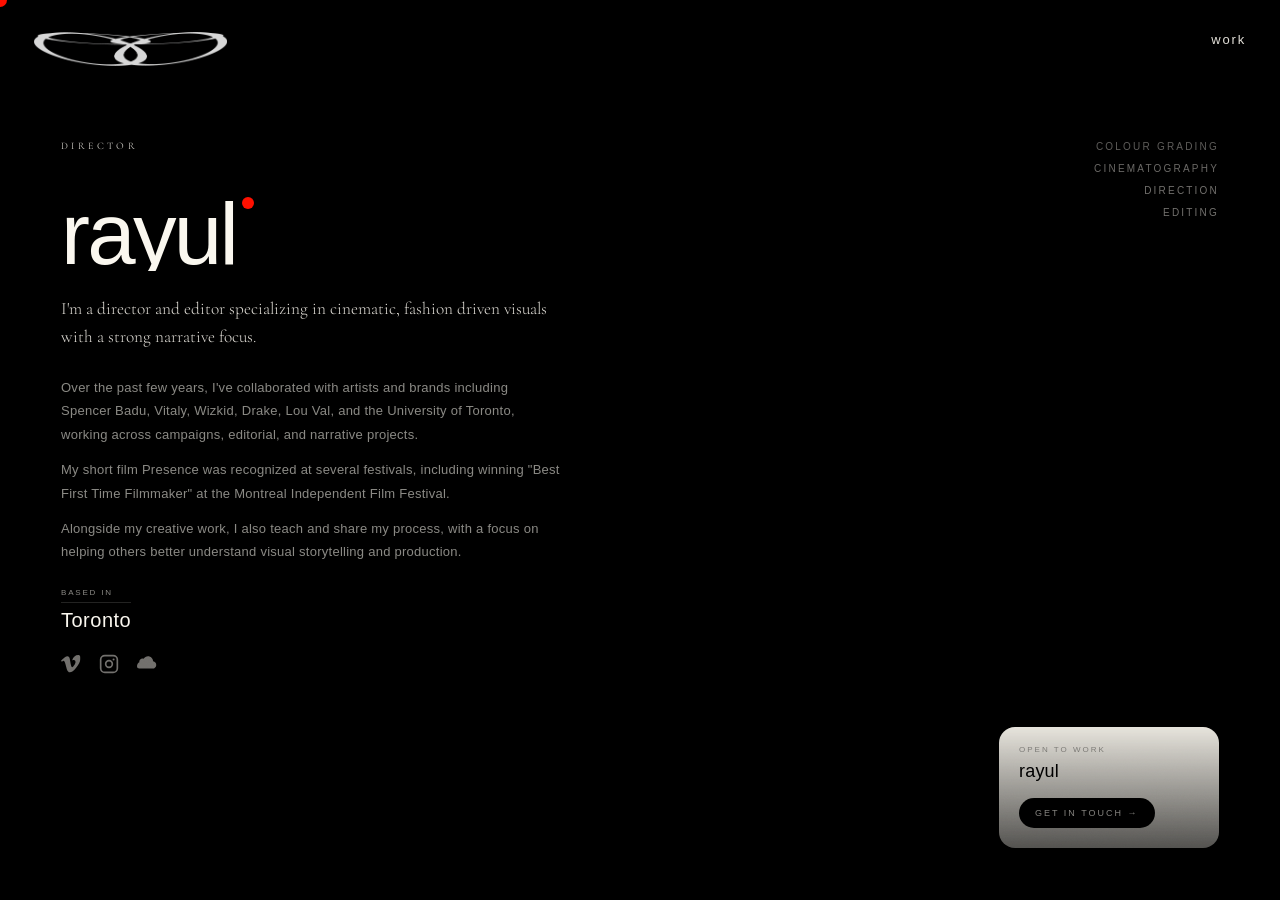
==== about.html @ 36610230 "site-upload" ====
<!DOCTYPE html>
<html lang="en">
<head>
<meta charset="UTF-8">
<meta name="viewport" content="width=device-width, initial-scale=1.0">
<title>rayul — About</title>
<link rel="icon" type="image/png" href="assets/images/favicon - white.png">
<link rel="apple-touch-icon" href="assets/images/favicon - white.png">
<link rel="preconnect" href="https://fonts.googleapis.com">
<link rel="preconnect" href="https://fonts.gstatic.com" crossorigin>
<link href="https://fonts.googleapis.com/css2?family=Cormorant+Garamond:ital,wght@0,300;0,400;1,300&display=swap" rel="stylesheet">
<style>

/* ============================================================
   RESET & ROOT
   ============================================================ */
*, *::before, *::after { margin: 0; padding: 0; box-sizing: border-box; }

:root {
  --cream: rgb(250, 247, 239);
  --black: #000000;
  --red:   rgb(255, 15, 0);
  --gray:  rgb(66, 66, 66);
  --font-sans: Helvetica, "Helvetica Neue", Arial, sans-serif;
  --font-serif: "Cormorant Garamond", serif;
}

@keyframes fadeUp {
  from { opacity: 0; transform: translateY(12px); }
  to   { opacity: 1; transform: translateY(0); }
}

@keyframes titleUp {
  from { transform: translateY(110%); }
  to   { transform: translateY(0); }
}

@keyframes fadeIn {
  from { opacity: 0; }
  to   { opacity: 1; }
}

@keyframes dotPulse {
  0%, 100% { transform: scale(1);    opacity: 1; }
  50%       { transform: scale(0.75); opacity: 0.6; }
}

html { font-size: 16px; }

body {
  background: var(--black);
  color: var(--cream);
  font-family: var(--font-sans);
  min-height: 100vh;
  overflow-x: hidden;
  cursor: none;
}

/* ============================================================
   GRAIN OVERLAY
   ============================================================ */
body::after {
  content: '';
  position: fixed;
  inset: 0;
  z-index: 9000;
  pointer-events: none;
  opacity: 0.04;
  mix-blend-mode: overlay;
  background-image: url("data:image/svg+xml,%3Csvg xmlns='http://www.w3.org/2000/svg' width='300' height='300'%3E%3Cfilter id='n'%3E%3CfeTurbulence type='fractalNoise' baseFrequency='0.75' numOctaves='4' stitchTiles='stitch'/%3E%3C/filter%3E%3Crect width='300' height='300' filter='url(%23n)'/%3E%3C/svg%3E");
  background-size: 200px 200px;
}

/* ============================================================
   CUSTOM CURSOR
   ============================================================ */
#cursor {
  position: fixed;
  width: 14px;
  height: 14px;
  background: var(--red);
  border-radius: 50%;
  pointer-events: none;
  z-index: 99999;
  transform: translate(-50%, -50%);
  will-change: left, top;
  transition: width 0.2s ease, height 0.2s ease;
}
#cursor.expanded { width: 28px; height: 28px; }

/* ============================================================
   TOP / BOTTOM GRADIENT FADES
   ============================================================ */
#top-fade, #bottom-fade {
  position: fixed;
  left: 0; width: 100%;
  height: 180px;
  pointer-events: none;
  z-index: 20;
}
#top-fade    { top: 0;    background: linear-gradient(to bottom, rgba(0,0,0,0.92) 0%, transparent 100%); }
#bottom-fade { bottom: 0; background: linear-gradient(to top,   rgba(0,0,0,0.92) 0%, transparent 100%); }

/* ============================================================
   NAVIGATION
   ============================================================ */
#nav {
  position: fixed;
  top: 0; left: 0; right: 0;
  z-index: 200;
  display: flex;
  align-items: flex-start;
  justify-content: space-between;
  padding: 32px 34px;
}

.nav-logo {
  text-decoration: none;
  color: inherit;
  display: inline-block;
  line-height: 0;
}
.nav-logo img { height: 34px; width: auto; }

.nav-link {
  font-family: var(--font-sans);
  font-size: 13px;
  letter-spacing: 1.8px;
  color: var(--cream);
  text-decoration: none;
  text-transform: lowercase;
  opacity: 0.9;
  cursor: none;
  transition: opacity 0.2s ease;
}
.nav-link:hover { opacity: 1; }

/* ============================================================
   MAIN LAYOUT — two columns, full viewport
   ============================================================ */
.about-wrap {
  position: relative;
  z-index: 2;
  min-height: 100vh;
  display: flex;
  gap: 0;
  padding: 40px 61px 52px;
}

/* Left column: eyebrow top, name+bio+meta below */
.col-left {
  flex: 1;
  display: flex;
  flex-direction: column;
  justify-content: flex-start;
  gap: clamp(32px, 5vh, 64px);
  min-width: 0;
}

/* Right column: services top, contact card bottom */
.col-right {
  display: flex;
  flex-direction: column;
  justify-content: space-between;
  align-items: flex-end;
  padding-left: 48px;
  flex-shrink: 0;
  width: 280px;
}

/* ============================================================
   EYEBROW  (top-left)
   ============================================================ */
.eyebrow {
  font-family: var(--font-serif);
  font-size: 10px;
  letter-spacing: 3.4px;
  text-transform: uppercase;
  color: var(--cream);
  opacity: 0.6;
  padding-top: 100px; /* clear nav */
  animation: fadeUp 0.6s ease 0.3s both;
}

/* ============================================================
   BOTTOM-LEFT STACK
   ============================================================ */
.about-bottom-left {
  display: flex;
  flex-direction: column;
  gap: 24px;
}

/* Name — mirrors .title-line from main page */
.name-wrap { overflow: visible; }

.name-line-wrap {
  overflow: hidden;
  display: block;
  line-height: 0.85;
}

.name-line {
  font-family: var(--font-sans);
  font-size: clamp(58px, 6.8vw, 96px);
  font-weight: 400;
  letter-spacing: -2.7px;
  line-height: 0.85;
  text-transform: lowercase;
  color: var(--cream);
  display: block;
  animation: titleUp 0.75s cubic-bezier(0.16, 1, 0.3, 1) both;
}
.name-line:first-child { animation-delay: 0s; }
.name-line:last-child  { animation-delay: 0.09s; }

.name-dot {
  display: inline-block;
  width: 12px;
  height: 12px;
  background: var(--red);
  border-radius: 50%;
  margin-left: 6px;
  vertical-align: super;
  flex-shrink: 0;
  animation: titleUp 0.75s cubic-bezier(0.16, 1, 0.3, 1) 0.12s both,
             dotPulse 2.8s ease-in-out 1.5s infinite;
}

/* Bio — Cormorant Garamond, matches .about-lead */
.about-bio {
  font-family: var(--font-serif);
  font-size: clamp(17px, 1.35vw, 22px);
  line-height: 1.65;
  font-weight: 300;
  color: rgba(250, 247, 239, 0.88);
  max-width: 500px;
  animation: fadeUp 0.6s ease 0.5s both;
}

/* Bio body paragraphs */
.about-bio-body {
  font-family: var(--font-sans);
  font-size: 13px;
  line-height: 1.8;
  letter-spacing: 0.02em;
  color: rgba(250, 247, 239, 0.55);
  max-width: 500px;
  display: flex;
  flex-direction: column;
  gap: 12px;
  animation: fadeUp 0.6s ease 0.55s both;
}

/* Social icons */
.social-links {
  display: flex;
  gap: 18px;
  align-items: center;
  animation: fadeUp 0.6s ease 0.72s both;
}

.social-link {
  display: flex;
  align-items: center;
  justify-content: center;
  color: rgba(250, 247, 239, 0.45);
  text-decoration: none;
  cursor: none;
  transition: color 0.2s ease;
}
.social-link:hover { color: rgba(250, 247, 239, 0.9); }
.social-link svg { display: block; }

/* Workshop button */
.workshop-btn {
  display: inline-flex;
  align-items: center;
  gap: 6px;
  border: 1px solid rgba(250, 247, 239, 0.25);
  color: var(--cream);
  font-family: var(--font-sans);
  font-size: 9px;
  letter-spacing: 2px;
  text-transform: uppercase;
  text-decoration: none;
  padding: 10px 16px;
  border-radius: 999px;
  cursor: none;
  opacity: 0.7;
  transition: opacity 0.2s ease, border-color 0.2s ease;
  animation: fadeUp 0.6s ease 0.7s both;
}
.workshop-btn:hover { opacity: 1; border-color: rgba(250,247,239,0.55); }

/* Meta row — identical to film slide .meta-row */
.meta-row {
  display: flex;
  gap: 44px;
  align-items: flex-start;
  animation: fadeUp 0.55s ease 0.65s both;
}

.meta-item {
  display: flex;
  flex-direction: column;
  gap: 7px;
}

.meta-label {
  font-family: var(--font-sans);
  font-size: 8px;
  letter-spacing: 1.8px;
  text-transform: uppercase;
  color: var(--cream);
  opacity: 0.55;
  padding-bottom: 5px;
  border-bottom: 1px solid rgba(250,247,239,0.25);
  white-space: nowrap;
}

.meta-value {
  font-family: var(--font-sans);
  font-size: 20px;
  color: var(--cream);
  letter-spacing: 0.5px;
  line-height: 1;
}

/* ============================================================
   SERVICES LIST  (top-right, like reference right column)
   ============================================================ */
.services-list {
  display: flex;
  flex-direction: column;
  align-items: flex-end;
  gap: 8px;
  padding-top: 100px; /* align with eyebrow */
  animation: fadeIn 0.6s ease 0.4s both;
}

.service-item {
  font-family: var(--font-sans);
  font-size: 10px;
  letter-spacing: 2.2px;
  text-transform: uppercase;
  color: rgba(250, 247, 239, 0.45);
  text-align: right;
  line-height: 1.4;
}

/* ============================================================
   CONTACT CARD  (bottom-right, like reference team card)
   ============================================================ */
.contact-card {
  background: rgba(250, 247, 239, 0.96);
  border-radius: 16px;
  padding: 18px 20px 20px;
  width: 220px;
  color: var(--black);
  animation: fadeUp 0.6s ease 0.75s both;
}

.contact-card-label {
  font-family: var(--font-sans);
  font-size: 8px;
  letter-spacing: 2px;
  text-transform: uppercase;
  color: rgba(0,0,0,0.4);
  margin-bottom: 8px;
}

.contact-card-name {
  font-family: var(--font-sans);
  font-size: 18px;
  font-weight: 500;
  color: var(--black);
  letter-spacing: 0.2px;
  margin-bottom: 16px;
  line-height: 1.1;
}

.contact-card-btn {
  display: inline-flex;
  align-items: center;
  gap: 6px;
  background: var(--black);
  color: var(--cream);
  font-family: var(--font-sans);
  font-size: 9px;
  letter-spacing: 2px;
  text-transform: uppercase;
  text-decoration: none;
  padding: 10px 16px;
  border-radius: 999px;
  cursor: none;
  transition: opacity 0.2s ease;
}
.contact-card-btn:hover { opacity: 0.75; }

/* ============================================================
   MOBILE  ≤ 768px
   ============================================================ */
@media (max-width: 768px) {
  body { height: auto; overflow: auto; }

  #nav { padding: 18px 20px; }
  .nav-logo img { height: 20px; }
  #top-fade, #bottom-fade { height: 110px; }

  .about-wrap {
    flex-direction: column;
    height: auto;
    padding: 28px 22px 52px;
    gap: 40px;
  }

  .col-right {
    width: 100%;
    padding-left: 0;
    flex-direction: row;
    justify-content: space-between;
    align-items: flex-end;
    flex-wrap: wrap;
    gap: 24px;
  }

  .eyebrow { padding-top: 90px; }

  .services-list {
    padding-top: 0;
    align-items: flex-start;
  }
  .service-item { text-align: left; }

  .name-line {
    font-size: clamp(50px, 12.5vw, 78px);
    letter-spacing: -1.5px;
  }

  .meta-row { gap: 20px; flex-wrap: wrap; }

  .contact-card { width: auto; min-width: 190px; }
}

</style>
</head>
<body>

<!-- Cursor -->
<div id="cursor"></div>

<!-- Fades -->
<div id="top-fade"></div>
<div id="bottom-fade"></div>

<!-- Navigation -->
<nav id="nav" aria-label="Primary">
  <a href="index.html" class="nav-logo" aria-label="Home">
    <img src="assets/images/Asset 2 - white.png" alt="">
  </a>
  <a href="index.html" class="nav-link">work</a>
</nav>

<!-- Main -->
<main class="about-wrap">

  <!-- LEFT COLUMN -->
  <div class="col-left">

    <!-- Eyebrow — top of left column -->
    <span class="eyebrow">Director</span>

    <!-- Bottom stack: name, bio, meta -->
    <div class="about-bottom-left">

      <div class="name-wrap">
        <div class="name-line-wrap" style="display:flex;align-items:flex-start;">
          <span class="name-line">rayul</span><span class="name-dot"></span>
        </div>
      </div>

      <p class="about-bio">
        I'm a director and editor specializing in cinematic, fashion driven visuals with a strong narrative focus.
      </p>

      <div class="about-bio-body">
        <p>Over the past few years, I've collaborated with artists and brands including Spencer Badu, Vitaly, Wizkid, Drake, Lou Val, and the University of Toronto, working across campaigns, editorial, and narrative projects.</p>
        <p>My short film Presence was recognized at several festivals, including winning "Best First Time Filmmaker" at the Montreal Independent Film Festival.</p>
        <p>Alongside my creative work, I also teach and share my process, with a focus on helping others better understand visual storytelling and production.</p>
      </div>

      <div class="meta-row">
        <div class="meta-item">
          <span class="meta-label">Based in</span>
          <span class="meta-value">Toronto</span>
        </div>
      </div>

      <div class="social-links">
        <!-- Vimeo -->
        <a href="https://vimeo.com/rayul" class="social-link" aria-label="Vimeo" target="_blank" rel="noopener noreferrer">
          <svg width="20" height="20" viewBox="0 0 24 24" fill="none" xmlns="http://www.w3.org/2000/svg">
            <path d="M23 7.1c-.1 2.2-1.6 5.3-4.6 9.1C15.3 20.1 12.7 22 10.5 22c-1.4 0-2.5-1.3-3.5-3.8L5.3 12C4.6 9.5 3.8 8.2 3 8.2c-.2 0-.8.4-1.9 1.1L0 8c1.2-1.1 2.4-2.1 3.6-3.2C5.2 3.4 6.4 2.9 7.2 2.8c1.9-.2 3.1 1.1 3.5 3.9.5 3 .8 4.8 1 5.6.5 2.4 1.1 3.6 1.8 3.6.5 0 1.3-.8 2.3-2.4 1-1.6 1.6-2.8 1.6-3.7 0-1.7-.7-2.5-2-2.5-.7 0-1.4.2-2.1.5 1.4-4.6 4.1-6.8 8-6.6C23.4 1.4 23.1 3.9 23 7.1z" fill="currentColor"/>
          </svg>
        </a>
        <!-- Instagram -->
        <a href="https://www.instagram.com/rayul.vfx/" class="social-link" aria-label="Instagram" target="_blank" rel="noopener noreferrer">
          <svg width="20" height="20" viewBox="0 0 24 24" fill="none" xmlns="http://www.w3.org/2000/svg">
            <rect x="2" y="2" width="20" height="20" rx="5" ry="5" stroke="currentColor" stroke-width="2" fill="none"/>
            <circle cx="12" cy="12" r="4" stroke="currentColor" stroke-width="2" fill="none"/>
            <circle cx="17.5" cy="6.5" r="1.2" fill="currentColor"/>
          </svg>
        </a>
        <!-- Soundcloud -->
        <a href="https://soundcloud.com/rayul-vfx" class="social-link" aria-label="Soundcloud" target="_blank" rel="noopener noreferrer">
          <svg width="22" height="20" viewBox="0 0 24 18" fill="none" xmlns="http://www.w3.org/2000/svg">
            <path d="M0 11.5c0 1.4 1.1 2.5 2.5 2.5H17c2.2 0 4-1.8 4-4 0-2-1.5-3.7-3.4-4-.2-3-2.6-5.4-5.6-5.4-2 0-3.7 1-4.7 2.6-.4-.2-.8-.2-1.3-.2-1.9 0-3.5 1.5-3.5 3.4 0 .2 0 .4.1.6C1.1 7.6 0 9.4 0 11.5z" fill="currentColor"/>
          </svg>
        </a>
      </div>

    </div>
  </div>

  <!-- RIGHT COLUMN -->
  <div class="col-right">

    <!-- Services — top of right column -->
    <div class="services-list" aria-label="Disciplines">
      <span class="service-item">Colour Grading</span>
      <span class="service-item">Cinematography</span>
      <span class="service-item">Direction</span>
      <span class="service-item">Editing</span>
    </div>

    <!-- Contact card — bottom of right column -->
    <div class="contact-card">
      <div class="contact-card-label">Open to work</div>
      <div class="contact-card-name">rayul</div>
      <a href="mailto:" class="contact-card-btn">Get in touch &rarr;</a>
    </div>

  </div>

</main>

<script>
/* ============================================================
   CUSTOM CURSOR
   ============================================================ */
const cursor = document.getElementById('cursor');
let mx = 0, my = 0, cx = 0, cy = 0;

document.addEventListener('mousemove', e => { mx = e.clientX; my = e.clientY; });

(function tick() {
  cx += (mx - cx) * 0.13;
  cy += (my - cy) * 0.13;
  cursor.style.left = cx + 'px';
  cursor.style.top  = cy + 'px';
  requestAnimationFrame(tick);
})();

document.querySelectorAll('a, button').forEach(el => {
  el.addEventListener('mouseenter', () => cursor.classList.add('expanded'));
  el.addEventListener('mouseleave', () => cursor.classList.remove('expanded'));
});
</script>

</body>
</html>
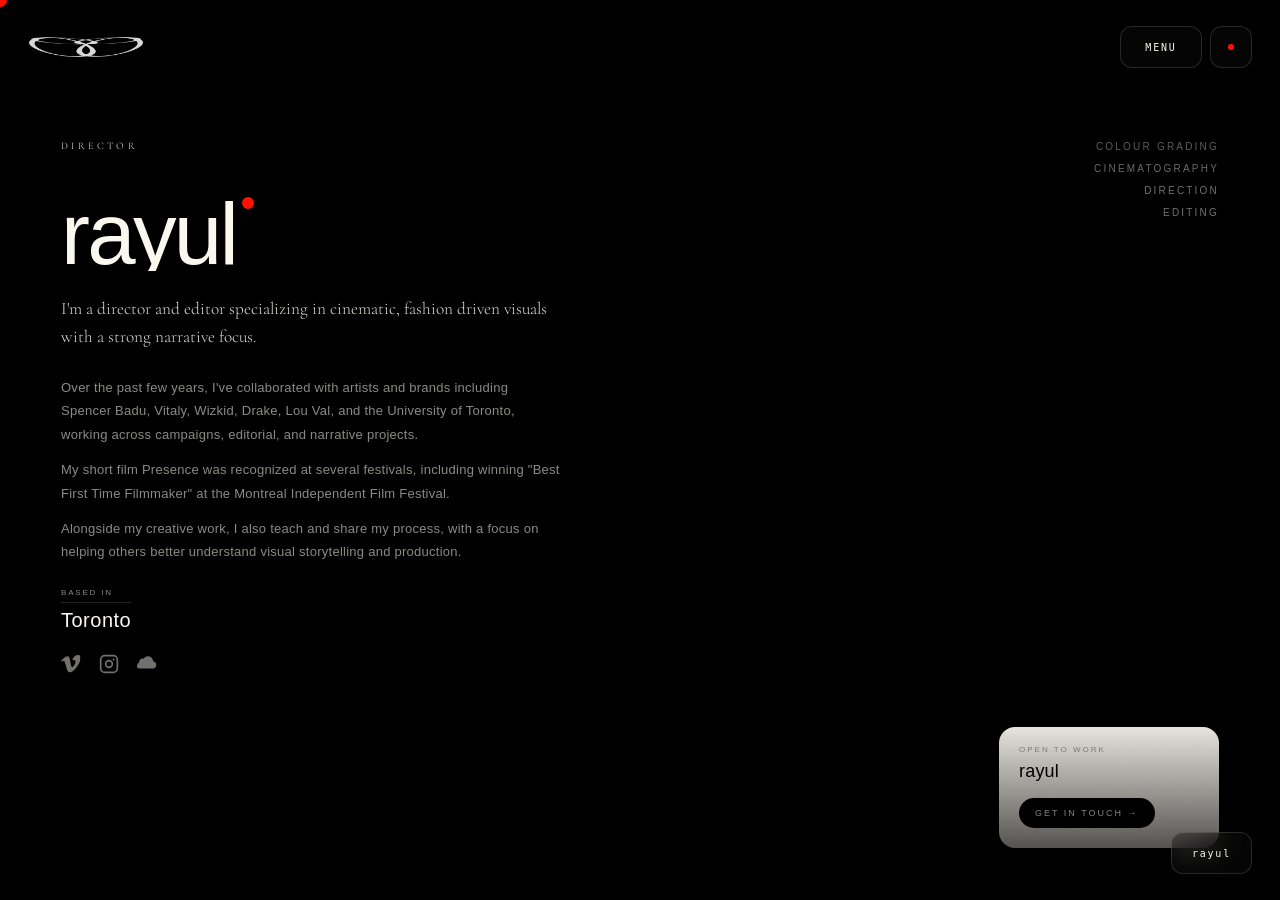
==== commit c00b7b8d: "site-update6" ====
--- a/about.html
+++ b/about.html
@@ -9,6 +9,8 @@
 <link rel="preconnect" href="https://fonts.googleapis.com">
 <link rel="preconnect" href="https://fonts.gstatic.com" crossorigin>
 <link href="https://fonts.googleapis.com/css2?family=Cormorant+Garamond:ital,wght@0,300;0,400;1,300&display=swap" rel="stylesheet">
+<link rel="stylesheet" href="assets/nav.css">
+<script src="assets/nav.js" defer></script>
 <style>
 
 /* ============================================================
@@ -102,40 +104,6 @@
 #bottom-fade { bottom: 0; background: linear-gradient(to top,   rgba(0,0,0,0.92) 0%, transparent 100%); }
 
 /* ============================================================
-   NAVIGATION
-   ============================================================ */
-#nav {
-  position: fixed;
-  top: 0; left: 0; right: 0;
-  z-index: 200;
-  display: flex;
-  align-items: flex-start;
-  justify-content: space-between;
-  padding: 32px 34px;
-}
-
-.nav-logo {
-  text-decoration: none;
-  color: inherit;
-  display: inline-block;
-  line-height: 0;
-}
-.nav-logo img { height: 34px; width: auto; }
-
-.nav-link {
-  font-family: var(--font-sans);
-  font-size: 13px;
-  letter-spacing: 1.8px;
-  color: var(--cream);
-  text-decoration: none;
-  text-transform: lowercase;
-  opacity: 0.9;
-  cursor: none;
-  transition: opacity 0.2s ease;
-}
-.nav-link:hover { opacity: 1; }
-
-/* ============================================================
    MAIN LAYOUT — two columns, full viewport
    ============================================================ */
 .about-wrap {
@@ -404,8 +372,6 @@
 @media (max-width: 768px) {
   body { height: auto; overflow: auto; }
 
-  #nav { padding: 18px 20px; }
-  .nav-logo img { height: 20px; }
   #top-fade, #bottom-fade { height: 110px; }
 
   .about-wrap {
@@ -456,11 +422,24 @@
 
 <!-- Navigation -->
 <nav id="nav" aria-label="Primary">
-  <a href="index.html" class="nav-logo" aria-label="Home">
-    <img src="assets/images/Asset 2 - white.png" alt="">
-  </a>
-  <a href="index.html" class="nav-link">work</a>
+  <div class="nav-cluster nav-cluster--left">
+    <a href="index.html" class="nav-pill nav-pill--logo" aria-label="Home">
+      <img src="assets/images/Asset 2 - white.png" alt="rayul">
+    </a>
+  </div>
+  <div class="nav-cluster nav-cluster--right">
+    <div class="nav-links" id="nav-links">
+      <a href="index.html" class="nav-pill nav-pill--link"><span class="nav-pill-label" data-label="WORK">WORK</span></a>
+      <a href="gallery.html" class="nav-pill nav-pill--link"><span class="nav-pill-label" data-label="GALLERY">GALLERY</span></a>
+      <a href="about.html" class="nav-pill nav-pill--link"><span class="nav-pill-label" data-label="ABOUT">ABOUT</span></a>
+    </div>
+    <button type="button" class="nav-pill nav-pill--toggle" id="nav-menu-toggle" aria-expanded="false" aria-controls="nav-links">
+      <span class="nav-pill-label">MENU</span>
+    </button>
+    <a href="about.html" class="nav-pill nav-pill--plus" aria-label="Contact"><span class="nav-dot"></span></a>
+  </div>
 </nav>
+<a href="about.html" class="nav-pill nav-pill--corner" id="about-pill" aria-label="About rayul"><span class="nav-pill-label">RAYUL</span></a>
 
 <!-- Main -->
 <main class="about-wrap">
@@ -538,7 +517,7 @@
     <div class="contact-card">
       <div class="contact-card-label">Open to work</div>
       <div class="contact-card-name">rayul</div>
-      <a href="mailto:" class="contact-card-btn">Get in touch &rarr;</a>
+      <a href="mailto:rayul.vfx@gmail.com" class="contact-card-btn">Get in touch &rarr;</a>
     </div>
 
   </div>
--- a/assets/nav.css
+++ b/assets/nav.css
@@ -0,0 +1,220 @@
+/* ============================================================
+   RAYUL — PILL NAVBAR (shared across all pages)
+   Collapsed by default. MENU unfolds link pills sequentially
+   with a text-scramble decode. CLOSE folds them back in reverse.
+   ============================================================ */
+
+#nav {
+  position: fixed;
+  top: 0; left: 0; right: 0;
+  z-index: 400;
+  display: flex;
+  align-items: flex-start;
+  justify-content: space-between;
+  gap: 12px;
+  padding: 26px 28px;
+  pointer-events: none;
+}
+
+.nav-cluster {
+  display: flex;
+  align-items: center;
+  min-width: 0;
+  pointer-events: auto;
+}
+
+.nav-cluster--left {
+  flex-wrap: wrap;
+  row-gap: 8px;
+}
+
+.nav-cluster--right {
+  flex-wrap: wrap;
+  justify-content: flex-end;
+  row-gap: 8px;
+}
+
+/* ---------- base pill ---------- */
+.nav-pill {
+  box-sizing: border-box;
+  position: relative;
+  display: inline-flex;
+  align-items: center;
+  justify-content: center;
+  height: 42px;
+  padding: 0 20px;
+  margin-left: 8px;
+  background: rgba(17, 17, 17, 0.26);
+  border: 1px solid rgba(250, 247, 239, 0.14);
+  border-radius: 12px;
+  -webkit-backdrop-filter: blur(16px) saturate(1.2);
+  backdrop-filter: blur(16px) saturate(1.2);
+  color: var(--cream, rgb(250, 247, 239));
+  font-family: "SF Mono", ui-monospace, SFMono-Regular, Menlo, "Roboto Mono", monospace;
+  font-size: 10px;
+  font-weight: 500;
+  letter-spacing: 1.8px;
+  text-transform: uppercase;
+  text-decoration: none;
+  white-space: nowrap;
+  cursor: none;
+  user-select: none;
+  -webkit-user-select: none;
+  overflow: hidden;
+  appearance: none;
+  -webkit-appearance: none;
+  outline: none;
+  transition: background 0.25s ease, border-color 0.25s ease, color 0.25s ease;
+}
+
+.nav-cluster .nav-pill:first-child { margin-left: 0; }
+.nav-links .nav-pill:first-child { margin-left: 0; }
+
+.nav-pill:hover {
+  background: rgba(250, 247, 239, 0.14);
+  border-color: rgba(250, 247, 239, 0.3);
+}
+
+.nav-pill-label {
+  display: inline-block;
+  pointer-events: none;
+}
+
+/* ---------- logo (plain, no pill) ---------- */
+.nav-pill--logo {
+  padding: 0;
+  background: transparent;
+  border-color: transparent;
+  -webkit-backdrop-filter: none;
+  backdrop-filter: none;
+  transition: opacity 0.25s ease;
+}
+.nav-pill--logo:hover {
+  background: transparent;
+  border-color: transparent;
+  opacity: 0.7;
+}
+.nav-pill--logo img {
+  height: 20px;
+  width: auto;
+  display: block;
+}
+
+/* ---------- menu toggle ---------- */
+.nav-pill--toggle {
+  background: rgba(17, 17, 17, 0.26);
+}
+
+/* ---------- collapsible link pills ---------- */
+.nav-links {
+  display: flex;
+  align-items: center;
+  flex-wrap: wrap;
+  row-gap: 8px;
+}
+
+.nav-pill--link {
+  width: var(--w, auto);
+  transition:
+    width 0.5s cubic-bezier(0.65, 0, 0.25, 1),
+    height 0.5s cubic-bezier(0.65, 0, 0.25, 1),
+    padding 0.5s cubic-bezier(0.65, 0, 0.25, 1),
+    margin 0.5s cubic-bezier(0.65, 0, 0.25, 1),
+    border-width 0.5s cubic-bezier(0.65, 0, 0.25, 1),
+    opacity 0.3s ease,
+    background 0.25s ease, border-color 0.25s ease;
+  transition-delay: var(--d, 0s), var(--d, 0s), var(--d, 0s), var(--d, 0s), var(--d, 0s), var(--d, 0s), 0s, 0s;
+}
+
+.nav-links:not(.is-open) .nav-pill--link {
+  width: 0;
+  padding-left: 0;
+  padding-right: 0;
+  margin-left: 0;
+  border-left-width: 0;
+  border-right-width: 0;
+  opacity: 0;
+  pointer-events: none;
+}
+
+.nav-links.no-anim .nav-pill--link { transition: none !important; }
+
+/* active page marker */
+.nav-pill--link.is-active::before {
+  content: '';
+  width: 5px;
+  height: 5px;
+  border-radius: 50%;
+  background: var(--red, rgb(255, 15, 0));
+  margin-right: 9px;
+  flex-shrink: 0;
+}
+
+/* ---------- right cluster: contact + plus ---------- */
+.nav-pill--plus {
+  width: 42px;
+  padding: 0;
+  flex-shrink: 0;
+}
+
+.nav-pill--plus .nav-dot {
+  width: 6px;
+  height: 6px;
+  border-radius: 50%;
+  background: var(--red, rgb(255, 15, 0));
+  pointer-events: none;
+  animation: navDotPulse 2.4s ease-in-out infinite;
+}
+
+.nav-pill--plus:hover .nav-dot { animation-play-state: paused; opacity: 1; }
+
+@keyframes navDotPulse {
+  0%, 100% { opacity: 1; }
+  50%      { opacity: 0.12; }
+}
+
+@media (prefers-reduced-motion: reduce) {
+  .nav-pill--plus .nav-dot { animation: none; }
+}
+
+/* ---------- bottom-right corner pill (rayul) ---------- */
+.nav-pill--corner {
+  position: fixed;
+  bottom: 26px;
+  right: 28px;
+  z-index: 400;
+  margin-left: 0;
+  text-transform: lowercase;
+}
+
+/* ---------- reduced motion ---------- */
+@media (prefers-reduced-motion: reduce) {
+  .nav-pill--link { transition: none; }
+}
+
+/* ---------- mobile ---------- */
+@media (max-width: 768px) {
+  #nav { padding: 16px; }
+  .nav-pill--corner { bottom: 16px; right: 16px; }
+  .nav-pill {
+    height: 36px;
+    padding: 0 14px;
+    margin-left: 6px;
+    border-radius: 10px;
+    font-size: 9px;
+    letter-spacing: 1.4px;
+  }
+  .nav-links .nav-pill:first-child { margin-left: 0; }
+  .nav-pill--logo { padding: 0; }
+  .nav-pill--logo img { height: 16px; }
+  .nav-pill--plus { width: 36px; }
+
+  /* pills drop to their own row under MENU/+ on small screens */
+  .nav-links {
+    order: 3;
+    width: 100%;
+    justify-content: flex-end;
+  }
+  .nav-links:not(.is-open) { row-gap: 0; }
+  .nav-links:not(.is-open) .nav-pill--link { height: 0; border-width: 0; }
+}
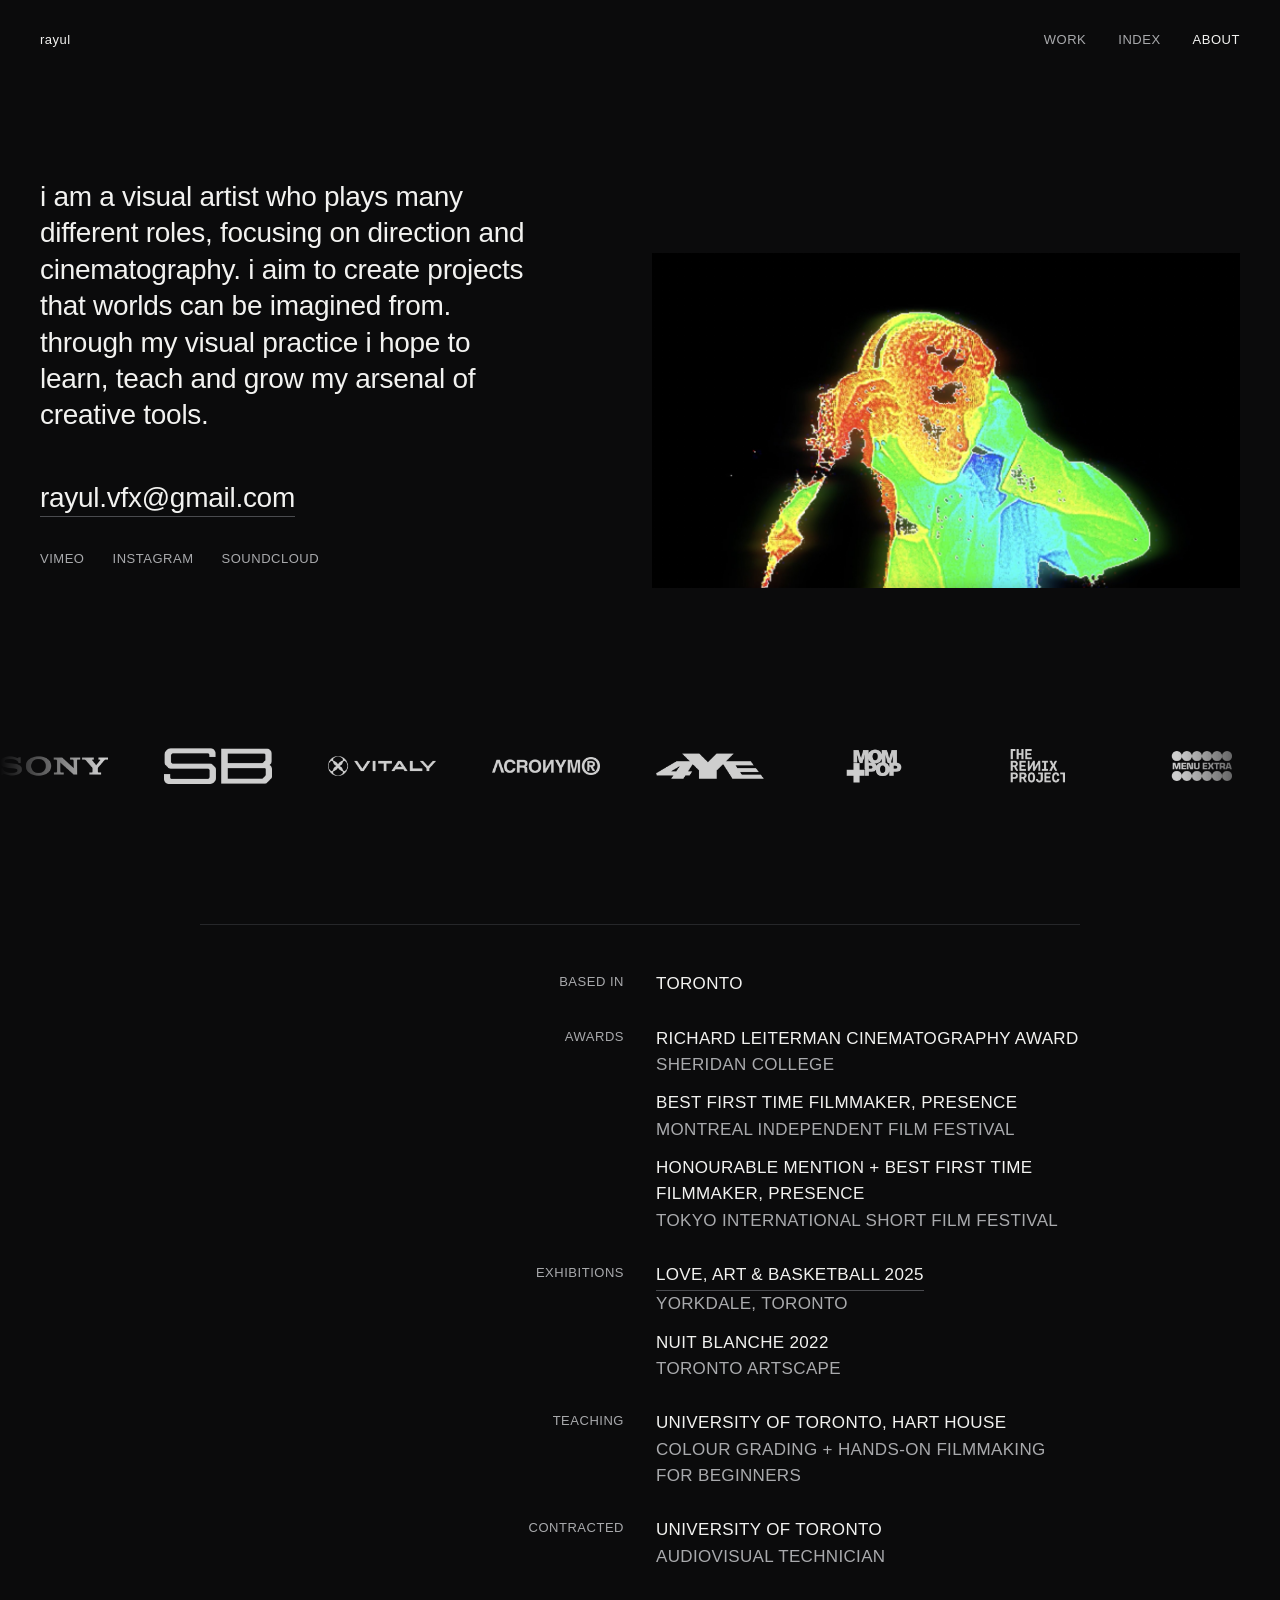
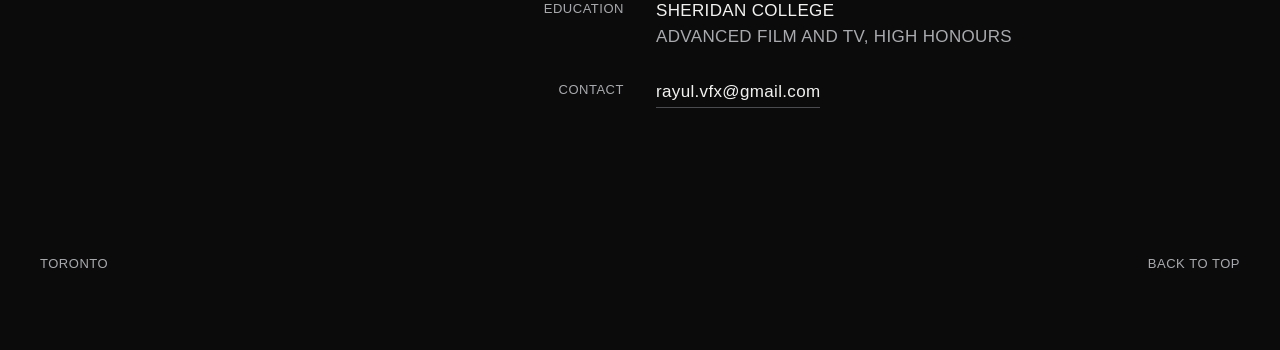
==== commit 2a1a1556: "2027 update" ====
--- a/about.html
+++ b/about.html
@@ -2,550 +2,128 @@
 <html lang="en">
 <head>
 <meta charset="UTF-8">
-<meta name="viewport" content="width=device-width, initial-scale=1.0">
-<title>rayul — About</title>
+<meta name="viewport" content="width=device-width, initial-scale=1.0, viewport-fit=cover">
+<title>about | rayul</title>
+<meta name="description" content="Director and DP based in Toronto. Music videos, fashion films and commercials.">
+<link rel="canonical" href="https://rayul.ca/about">
+<meta name="theme-color" content="#0b0b0c">
+<meta property="og:type" content="website">
+<meta property="og:site_name" content="rayul">
+<meta property="og:title" content="about | rayul">
+<meta property="og:description" content="Director and DP based in Toronto. Music videos, fashion films and commercials.">
+<meta property="og:url" content="https://rayul.ca/about">
+<meta property="og:image" content="https://rayul.ca/assets/og/og-default.jpg">
+<meta property="og:image:width" content="1200">
+<meta property="og:image:height" content="630">
+<meta name="twitter:card" content="summary_large_image">
+<meta name="twitter:title" content="about | rayul">
+<meta name="twitter:description" content="Director and DP based in Toronto. Music videos, fashion films and commercials.">
+<meta name="twitter:image" content="https://rayul.ca/assets/og/og-default.jpg">
 <link rel="icon" type="image/png" href="assets/images/favicon - white.png">
 <link rel="apple-touch-icon" href="assets/images/favicon - white.png">
-<link rel="preconnect" href="https://fonts.googleapis.com">
-<link rel="preconnect" href="https://fonts.gstatic.com" crossorigin>
-<link href="https://fonts.googleapis.com/css2?family=Cormorant+Garamond:ital,wght@0,300;0,400;1,300&display=swap" rel="stylesheet">
-<link rel="stylesheet" href="assets/nav.css">
-<script src="assets/nav.js" defer></script>
+<link rel="stylesheet" href="assets/site.css">
 <style>
-
-/* ============================================================
-   RESET & ROOT
-   ============================================================ */
-*, *::before, *::after { margin: 0; padding: 0; box-sizing: border-box; }
-
-:root {
-  --cream: rgb(250, 247, 239);
-  --black: #000000;
-  --red:   rgb(255, 15, 0);
-  --gray:  rgb(66, 66, 66);
-  --font-sans: Helvetica, "Helvetica Neue", Arial, sans-serif;
-  --font-serif: "Cormorant Garamond", serif;
+.about { padding: 0 var(--pad) 64px; }
+.top { margin-top: 120px; display: grid; grid-template-columns: repeat(12, minmax(0, 1fr)); column-gap: 24px; align-items: end; }
+.intro { grid-column: 1 / span 5; display: flex; flex-direction: column; gap: 48px; padding-bottom: 8px; }
+.bio { margin: 0; font-size: 28px; line-height: 1.3; letter-spacing: -0.01em; font-weight: 400; }
+.contact { display: flex; flex-direction: column; gap: 20px; }
+.ul { border-bottom: 1px solid #4a4b4f; padding-bottom: 2px; align-self: flex-start; }
+.ul:hover { border-color: #fff; }
+.email { font-size: 28px; letter-spacing: -0.01em; }
+.socials { display: flex; gap: 28px; color: var(--quiet); }
+.socials a { padding: 12px 0; }
+.portrait { grid-column: 7 / span 6; }
+.portrait img { width: 100%; height: auto; }
+.about .mq { margin: 160px calc(-1 * var(--pad)) 0; --mq-h: 36px; --mq-gap: 56px; --mq-dur: 64s;
+  -webkit-mask-image: linear-gradient(90deg, transparent, #000 8%, #000 92%, transparent); mask-image: linear-gradient(90deg, transparent, #000 8%, #000 92%, transparent); }
+.about .mq-track img { opacity: 0.8; }
+.credits { margin: 140px auto 0; max-width: 880px; border-top: 1px solid var(--line); padding-top: 32px; }
+.cr { display: grid; grid-template-columns: minmax(0, 1fr) minmax(0, 1fr); column-gap: 32px; padding: 14px 0; margin: 0; }
+.cr dt { text-align: right; font-size: 13px; letter-spacing: 0.04em; color: var(--quiet); padding-top: 3px; }
+.cr dd { margin: 0; font-size: 17px; letter-spacing: 0.02em; line-height: 1.55; display: flex; flex-direction: column; }
+.aw { display: flex; flex-direction: column; margin-bottom: 12px; }
+.aw:last-child { margin-bottom: 0; }
+.aw-s { color: var(--quiet); }
+.foot { margin-top: 120px; display: flex; justify-content: space-between; align-items: baseline; color: var(--quiet); }
+.foot a { padding: 12px 0; }
+@media (max-width: 700px) {
+  .top { margin-top: 32px; display: flex; flex-direction: column-reverse; align-items: stretch; gap: 40px; }
+  .portrait { margin: 0 calc(-1 * var(--pad)); }
+  .intro { gap: 36px; padding: 0; }
+  .bio { font-size: 21px; line-height: 1.35; }
+  .contact { gap: 8px; }
+  .email { font-size: 21px; padding-top: 10px; }
+  .socials { gap: 22px; }
+  .socials a { padding: 14px 0; }
+  .about .mq { margin-top: 72px; --mq-h: 26px; --mq-gap: 36px; --mq-dur: 48s; }
+  .credits { margin-top: 64px; padding-top: 0; }
+  .cr { display: flex; flex-direction: column; gap: 6px; border-bottom: 1px solid var(--line-2); }
+  .cr dt { text-align: left; font-size: 11px; letter-spacing: 0.06em; padding: 0; }
+  .cr dd { font-size: 15px; }
+  .cr.contact-row { display: none; }
+  .foot { margin-top: 56px; }
+  .foot a { padding: 14px 0; }
 }
-
-@keyframes fadeUp {
-  from { opacity: 0; transform: translateY(12px); }
-  to   { opacity: 1; transform: translateY(0); }
-}
-
-@keyframes titleUp {
-  from { transform: translateY(110%); }
-  to   { transform: translateY(0); }
-}
-
-@keyframes fadeIn {
-  from { opacity: 0; }
-  to   { opacity: 1; }
-}
-
-@keyframes dotPulse {
-  0%, 100% { transform: scale(1);    opacity: 1; }
-  50%       { transform: scale(0.75); opacity: 0.6; }
-}
-
-html { font-size: 16px; }
-
-body {
-  background: var(--black);
-  color: var(--cream);
-  font-family: var(--font-sans);
-  min-height: 100vh;
-  overflow-x: hidden;
-  cursor: none;
-}
-
-/* ============================================================
-   GRAIN OVERLAY
-   ============================================================ */
-body::after {
-  content: '';
-  position: fixed;
-  inset: 0;
-  z-index: 9000;
-  pointer-events: none;
-  opacity: 0.04;
-  mix-blend-mode: overlay;
-  background-image: url("data:image/svg+xml,%3Csvg xmlns='http://www.w3.org/2000/svg' width='300' height='300'%3E%3Cfilter id='n'%3E%3CfeTurbulence type='fractalNoise' baseFrequency='0.75' numOctaves='4' stitchTiles='stitch'/%3E%3C/filter%3E%3Crect width='300' height='300' filter='url(%23n)'/%3E%3C/svg%3E");
-  background-size: 200px 200px;
-}
-
-/* ============================================================
-   CUSTOM CURSOR
-   ============================================================ */
-#cursor {
-  position: fixed;
-  width: 14px;
-  height: 14px;
-  background: var(--red);
-  border-radius: 50%;
-  pointer-events: none;
-  z-index: 99999;
-  transform: translate(-50%, -50%);
-  will-change: left, top;
-  transition: width 0.2s ease, height 0.2s ease;
-}
-#cursor.expanded { width: 28px; height: 28px; }
-
-/* ============================================================
-   TOP / BOTTOM GRADIENT FADES
-   ============================================================ */
-#top-fade, #bottom-fade {
-  position: fixed;
-  left: 0; width: 100%;
-  height: 180px;
-  pointer-events: none;
-  z-index: 20;
-}
-#top-fade    { top: 0;    background: linear-gradient(to bottom, rgba(0,0,0,0.92) 0%, transparent 100%); }
-#bottom-fade { bottom: 0; background: linear-gradient(to top,   rgba(0,0,0,0.92) 0%, transparent 100%); }
-
-/* ============================================================
-   MAIN LAYOUT — two columns, full viewport
-   ============================================================ */
-.about-wrap {
-  position: relative;
-  z-index: 2;
-  min-height: 100vh;
-  display: flex;
-  gap: 0;
-  padding: 40px 61px 52px;
-}
-
-/* Left column: eyebrow top, name+bio+meta below */
-.col-left {
-  flex: 1;
-  display: flex;
-  flex-direction: column;
-  justify-content: flex-start;
-  gap: clamp(32px, 5vh, 64px);
-  min-width: 0;
-}
-
-/* Right column: services top, contact card bottom */
-.col-right {
-  display: flex;
-  flex-direction: column;
-  justify-content: space-between;
-  align-items: flex-end;
-  padding-left: 48px;
-  flex-shrink: 0;
-  width: 280px;
-}
-
-/* ============================================================
-   EYEBROW  (top-left)
-   ============================================================ */
-.eyebrow {
-  font-family: var(--font-serif);
-  font-size: 10px;
-  letter-spacing: 3.4px;
-  text-transform: uppercase;
-  color: var(--cream);
-  opacity: 0.6;
-  padding-top: 100px; /* clear nav */
-  animation: fadeUp 0.6s ease 0.3s both;
-}
-
-/* ============================================================
-   BOTTOM-LEFT STACK
-   ============================================================ */
-.about-bottom-left {
-  display: flex;
-  flex-direction: column;
-  gap: 24px;
-}
-
-/* Name — mirrors .title-line from main page */
-.name-wrap { overflow: visible; }
-
-.name-line-wrap {
-  overflow: hidden;
-  display: block;
-  line-height: 0.85;
-}
-
-.name-line {
-  font-family: var(--font-sans);
-  font-size: clamp(58px, 6.8vw, 96px);
-  font-weight: 400;
-  letter-spacing: -2.7px;
-  line-height: 0.85;
-  text-transform: lowercase;
-  color: var(--cream);
-  display: block;
-  animation: titleUp 0.75s cubic-bezier(0.16, 1, 0.3, 1) both;
-}
-.name-line:first-child { animation-delay: 0s; }
-.name-line:last-child  { animation-delay: 0.09s; }
-
-.name-dot {
-  display: inline-block;
-  width: 12px;
-  height: 12px;
-  background: var(--red);
-  border-radius: 50%;
-  margin-left: 6px;
-  vertical-align: super;
-  flex-shrink: 0;
-  animation: titleUp 0.75s cubic-bezier(0.16, 1, 0.3, 1) 0.12s both,
-             dotPulse 2.8s ease-in-out 1.5s infinite;
-}
-
-/* Bio — Cormorant Garamond, matches .about-lead */
-.about-bio {
-  font-family: var(--font-serif);
-  font-size: clamp(17px, 1.35vw, 22px);
-  line-height: 1.65;
-  font-weight: 300;
-  color: rgba(250, 247, 239, 0.88);
-  max-width: 500px;
-  animation: fadeUp 0.6s ease 0.5s both;
-}
-
-/* Bio body paragraphs */
-.about-bio-body {
-  font-family: var(--font-sans);
-  font-size: 13px;
-  line-height: 1.8;
-  letter-spacing: 0.02em;
-  color: rgba(250, 247, 239, 0.55);
-  max-width: 500px;
-  display: flex;
-  flex-direction: column;
-  gap: 12px;
-  animation: fadeUp 0.6s ease 0.55s both;
-}
-
-/* Social icons */
-.social-links {
-  display: flex;
-  gap: 18px;
-  align-items: center;
-  animation: fadeUp 0.6s ease 0.72s both;
-}
-
-.social-link {
-  display: flex;
-  align-items: center;
-  justify-content: center;
-  color: rgba(250, 247, 239, 0.45);
-  text-decoration: none;
-  cursor: none;
-  transition: color 0.2s ease;
-}
-.social-link:hover { color: rgba(250, 247, 239, 0.9); }
-.social-link svg { display: block; }
-
-/* Workshop button */
-.workshop-btn {
-  display: inline-flex;
-  align-items: center;
-  gap: 6px;
-  border: 1px solid rgba(250, 247, 239, 0.25);
-  color: var(--cream);
-  font-family: var(--font-sans);
-  font-size: 9px;
-  letter-spacing: 2px;
-  text-transform: uppercase;
-  text-decoration: none;
-  padding: 10px 16px;
-  border-radius: 999px;
-  cursor: none;
-  opacity: 0.7;
-  transition: opacity 0.2s ease, border-color 0.2s ease;
-  animation: fadeUp 0.6s ease 0.7s both;
-}
-.workshop-btn:hover { opacity: 1; border-color: rgba(250,247,239,0.55); }
-
-/* Meta row — identical to film slide .meta-row */
-.meta-row {
-  display: flex;
-  gap: 44px;
-  align-items: flex-start;
-  animation: fadeUp 0.55s ease 0.65s both;
-}
-
-.meta-item {
-  display: flex;
-  flex-direction: column;
-  gap: 7px;
-}
-
-.meta-label {
-  font-family: var(--font-sans);
-  font-size: 8px;
-  letter-spacing: 1.8px;
-  text-transform: uppercase;
-  color: var(--cream);
-  opacity: 0.55;
-  padding-bottom: 5px;
-  border-bottom: 1px solid rgba(250,247,239,0.25);
-  white-space: nowrap;
-}
-
-.meta-value {
-  font-family: var(--font-sans);
-  font-size: 20px;
-  color: var(--cream);
-  letter-spacing: 0.5px;
-  line-height: 1;
-}
-
-/* ============================================================
-   SERVICES LIST  (top-right, like reference right column)
-   ============================================================ */
-.services-list {
-  display: flex;
-  flex-direction: column;
-  align-items: flex-end;
-  gap: 8px;
-  padding-top: 100px; /* align with eyebrow */
-  animation: fadeIn 0.6s ease 0.4s both;
-}
-
-.service-item {
-  font-family: var(--font-sans);
-  font-size: 10px;
-  letter-spacing: 2.2px;
-  text-transform: uppercase;
-  color: rgba(250, 247, 239, 0.45);
-  text-align: right;
-  line-height: 1.4;
-}
-
-/* ============================================================
-   CONTACT CARD  (bottom-right, like reference team card)
-   ============================================================ */
-.contact-card {
-  background: rgba(250, 247, 239, 0.96);
-  border-radius: 16px;
-  padding: 18px 20px 20px;
-  width: 220px;
-  color: var(--black);
-  animation: fadeUp 0.6s ease 0.75s both;
-}
-
-.contact-card-label {
-  font-family: var(--font-sans);
-  font-size: 8px;
-  letter-spacing: 2px;
-  text-transform: uppercase;
-  color: rgba(0,0,0,0.4);
-  margin-bottom: 8px;
-}
-
-.contact-card-name {
-  font-family: var(--font-sans);
-  font-size: 18px;
-  font-weight: 500;
-  color: var(--black);
-  letter-spacing: 0.2px;
-  margin-bottom: 16px;
-  line-height: 1.1;
-}
-
-.contact-card-btn {
-  display: inline-flex;
-  align-items: center;
-  gap: 6px;
-  background: var(--black);
-  color: var(--cream);
-  font-family: var(--font-sans);
-  font-size: 9px;
-  letter-spacing: 2px;
-  text-transform: uppercase;
-  text-decoration: none;
-  padding: 10px 16px;
-  border-radius: 999px;
-  cursor: none;
-  transition: opacity 0.2s ease;
-}
-.contact-card-btn:hover { opacity: 0.75; }
-
-/* ============================================================
-   MOBILE  ≤ 768px
-   ============================================================ */
-@media (max-width: 768px) {
-  body { height: auto; overflow: auto; }
-
-  #top-fade, #bottom-fade { height: 110px; }
-
-  .about-wrap {
-    flex-direction: column;
-    height: auto;
-    padding: 28px 22px 52px;
-    gap: 40px;
-  }
-
-  .col-right {
-    width: 100%;
-    padding-left: 0;
-    flex-direction: row;
-    justify-content: space-between;
-    align-items: flex-end;
-    flex-wrap: wrap;
-    gap: 24px;
-  }
-
-  .eyebrow { padding-top: 90px; }
-
-  .services-list {
-    padding-top: 0;
-    align-items: flex-start;
-  }
-  .service-item { text-align: left; }
-
-  .name-line {
-    font-size: clamp(50px, 12.5vw, 78px);
-    letter-spacing: -1.5px;
-  }
-
-  .meta-row { gap: 20px; flex-wrap: wrap; }
-
-  .contact-card { width: auto; min-width: 190px; }
-}
-
 </style>
+<script src="assets/data/projects.js" defer></script>
+<script src="assets/site.js" defer></script>
 </head>
 <body>
 
-<!-- Cursor -->
-<div id="cursor"></div>
+<header class="site-header">
+  <a href="/" class="brand">rayul</a>
+  <nav aria-label="Main">
+    <a href="/">WORK</a>
+    <a href="/archive">INDEX</a>
+    <a href="/about" aria-current="page">ABOUT</a>
+  </nav>
+</header>
 
-<!-- Fades -->
-<div id="top-fade"></div>
-<div id="bottom-fade"></div>
-
-<!-- Navigation -->
-<nav id="nav" aria-label="Primary">
-  <div class="nav-cluster nav-cluster--left">
-    <a href="index.html" class="nav-pill nav-pill--logo" aria-label="Home">
-      <img src="assets/images/Asset 2 - white.png" alt="rayul">
-    </a>
-  </div>
-  <div class="nav-cluster nav-cluster--right">
-    <div class="nav-links" id="nav-links">
-      <a href="index.html" class="nav-pill nav-pill--link"><span class="nav-pill-label" data-label="WORK">WORK</span></a>
-      <a href="gallery.html" class="nav-pill nav-pill--link"><span class="nav-pill-label" data-label="GALLERY">GALLERY</span></a>
-      <a href="about.html" class="nav-pill nav-pill--link"><span class="nav-pill-label" data-label="ABOUT">ABOUT</span></a>
-    </div>
-    <button type="button" class="nav-pill nav-pill--toggle" id="nav-menu-toggle" aria-expanded="false" aria-controls="nav-links">
-      <span class="nav-pill-label">MENU</span>
-    </button>
-    <a href="about.html" class="nav-pill nav-pill--plus" aria-label="Contact"><span class="nav-dot"></span></a>
-  </div>
-</nav>
-<a href="about.html" class="nav-pill nav-pill--corner" id="about-pill" aria-label="About rayul"><span class="nav-pill-label">RAYUL</span></a>
-
-<!-- Main -->
-<main class="about-wrap">
-
-  <!-- LEFT COLUMN -->
-  <div class="col-left">
-
-    <!-- Eyebrow — top of left column -->
-    <span class="eyebrow">Director</span>
-
-    <!-- Bottom stack: name, bio, meta -->
-    <div class="about-bottom-left">
-
-      <div class="name-wrap">
-        <div class="name-line-wrap" style="display:flex;align-items:flex-start;">
-          <span class="name-line">rayul</span><span class="name-dot"></span>
+<main class="about">
+  <h1 class="sr-only">About rayul</h1>
+  <section class="top">
+    <div class="intro">
+      <p class="bio">i am a visual artist who plays many different roles, focusing on direction and cinematography. i aim to create projects that worlds can be imagined from. through my visual practice i hope to learn, teach and grow my arsenal of creative tools.</p>
+      <div class="contact">
+        <a href="mailto:rayul.vfx@gmail.com" class="ul email">rayul.vfx@gmail.com</a>
+        <div class="socials small">
+          <a href="https://vimeo.com/rayul">VIMEO</a>
+          <a href="https://www.instagram.com/rayul.vfx/">INSTAGRAM</a>
+          <a href="https://soundcloud.com/rayul-vfx">SOUNDCLOUD</a>
         </div>
       </div>
+    </div>
+    <div class="portrait">
+      <img src="assets/NORBY.jpeg" alt="Thermal portrait of rayul" width="2534" height="1446" decoding="async">
+    </div>
+  </section>
 
-      <p class="about-bio">
-        I'm a director and editor specializing in cinematic, fashion driven visuals with a strong narrative focus.
-      </p>
+  <div class="mq" id="about-logos" aria-label="Clients"></div>
 
-      <div class="about-bio-body">
-        <p>Over the past few years, I've collaborated with artists and brands including Spencer Badu, Vitaly, Wizkid, Drake, Lou Val, and the University of Toronto, working across campaigns, editorial, and narrative projects.</p>
-        <p>My short film Presence was recognized at several festivals, including winning "Best First Time Filmmaker" at the Montreal Independent Film Festival.</p>
-        <p>Alongside my creative work, I also teach and share my process, with a focus on helping others better understand visual storytelling and production.</p>
-      </div>
+  <section class="credits" aria-label="Credits">
+    <dl class="cr"><dt>BASED IN</dt><dd>TORONTO</dd></dl>
+    <dl class="cr"><dt>AWARDS</dt><dd>
+      <span class="aw"><span>RICHARD LEITERMAN CINEMATOGRAPHY AWARD</span><span class="aw-s">SHERIDAN COLLEGE</span></span>
+      <span class="aw"><span>BEST FIRST TIME FILMMAKER, PRESENCE</span><span class="aw-s">MONTREAL INDEPENDENT FILM FESTIVAL</span></span>
+      <span class="aw"><span>HONOURABLE MENTION + BEST FIRST TIME FILMMAKER, PRESENCE</span><span class="aw-s">TOKYO INTERNATIONAL SHORT FILM FESTIVAL</span></span>
+    </dd></dl>
+    <dl class="cr"><dt>EXHIBITIONS</dt><dd>
+      <span class="aw"><a href="https://www.loveartbasketball.com/" class="ul">LOVE, ART &amp; BASKETBALL 2025</a><span class="aw-s">YORKDALE, TORONTO</span></span>
+      <span class="aw"><span>NUIT BLANCHE 2022</span><span class="aw-s">TORONTO ARTSCAPE</span></span>
+    </dd></dl>
+    <dl class="cr"><dt>TEACHING</dt><dd><span>UNIVERSITY OF TORONTO, HART HOUSE</span><span class="aw-s">COLOUR GRADING + HANDS-ON FILMMAKING FOR BEGINNERS</span></dd></dl>
+    <dl class="cr"><dt>CONTRACTED</dt><dd><span>UNIVERSITY OF TORONTO</span><span class="aw-s">AUDIOVISUAL TECHNICIAN</span></dd></dl>
+    <dl class="cr"><dt>EDUCATION</dt><dd><span>SHERIDAN COLLEGE</span><span class="aw-s">ADVANCED FILM AND TV, HIGH HONOURS</span></dd></dl>
+    <dl class="cr contact-row"><dt>CONTACT</dt><dd><a href="mailto:rayul.vfx@gmail.com" class="ul">rayul.vfx@gmail.com</a></dd></dl>
+  </section>
 
-      <div class="meta-row">
-        <div class="meta-item">
-          <span class="meta-label">Based in</span>
-          <span class="meta-value">Toronto</span>
-        </div>
-      </div>
-
-      <div class="social-links">
-        <!-- Vimeo -->
-        <a href="https://vimeo.com/rayul" class="social-link" aria-label="Vimeo" target="_blank" rel="noopener noreferrer">
-          <svg width="20" height="20" viewBox="0 0 24 24" fill="none" xmlns="http://www.w3.org/2000/svg">
-            <path d="M23 7.1c-.1 2.2-1.6 5.3-4.6 9.1C15.3 20.1 12.7 22 10.5 22c-1.4 0-2.5-1.3-3.5-3.8L5.3 12C4.6 9.5 3.8 8.2 3 8.2c-.2 0-.8.4-1.9 1.1L0 8c1.2-1.1 2.4-2.1 3.6-3.2C5.2 3.4 6.4 2.9 7.2 2.8c1.9-.2 3.1 1.1 3.5 3.9.5 3 .8 4.8 1 5.6.5 2.4 1.1 3.6 1.8 3.6.5 0 1.3-.8 2.3-2.4 1-1.6 1.6-2.8 1.6-3.7 0-1.7-.7-2.5-2-2.5-.7 0-1.4.2-2.1.5 1.4-4.6 4.1-6.8 8-6.6C23.4 1.4 23.1 3.9 23 7.1z" fill="currentColor"/>
-          </svg>
-        </a>
-        <!-- Instagram -->
-        <a href="https://www.instagram.com/rayul.vfx/" class="social-link" aria-label="Instagram" target="_blank" rel="noopener noreferrer">
-          <svg width="20" height="20" viewBox="0 0 24 24" fill="none" xmlns="http://www.w3.org/2000/svg">
-            <rect x="2" y="2" width="20" height="20" rx="5" ry="5" stroke="currentColor" stroke-width="2" fill="none"/>
-            <circle cx="12" cy="12" r="4" stroke="currentColor" stroke-width="2" fill="none"/>
-            <circle cx="17.5" cy="6.5" r="1.2" fill="currentColor"/>
-          </svg>
-        </a>
-        <!-- Soundcloud -->
-        <a href="https://soundcloud.com/rayul-vfx" class="social-link" aria-label="Soundcloud" target="_blank" rel="noopener noreferrer">
-          <svg width="22" height="20" viewBox="0 0 24 18" fill="none" xmlns="http://www.w3.org/2000/svg">
-            <path d="M0 11.5c0 1.4 1.1 2.5 2.5 2.5H17c2.2 0 4-1.8 4-4 0-2-1.5-3.7-3.4-4-.2-3-2.6-5.4-5.6-5.4-2 0-3.7 1-4.7 2.6-.4-.2-.8-.2-1.3-.2-1.9 0-3.5 1.5-3.5 3.4 0 .2 0 .4.1.6C1.1 7.6 0 9.4 0 11.5z" fill="currentColor"/>
-          </svg>
-        </a>
-      </div>
-
-    </div>
-  </div>
-
-  <!-- RIGHT COLUMN -->
-  <div class="col-right">
-
-    <!-- Services — top of right column -->
-    <div class="services-list" aria-label="Disciplines">
-      <span class="service-item">Colour Grading</span>
-      <span class="service-item">Cinematography</span>
-      <span class="service-item">Direction</span>
-      <span class="service-item">Editing</span>
-    </div>
-
-    <!-- Contact card — bottom of right column -->
-    <div class="contact-card">
-      <div class="contact-card-label">Open to work</div>
-      <div class="contact-card-name">rayul</div>
-      <a href="mailto:rayul.vfx@gmail.com" class="contact-card-btn">Get in touch &rarr;</a>
-    </div>
-
-  </div>
-
+  <footer class="foot small">
+    <span>TORONTO</span>
+    <a href="#top" onclick="window.scrollTo({top:0,behavior:'smooth'});return false;">BACK TO TOP</a>
+  </footer>
 </main>
 
-<script>
-/* ============================================================
-   CUSTOM CURSOR
-   ============================================================ */
-const cursor = document.getElementById('cursor');
-let mx = 0, my = 0, cx = 0, cy = 0;
-
-document.addEventListener('mousemove', e => { mx = e.clientX; my = e.clientY; });
-
-(function tick() {
-  cx += (mx - cx) * 0.13;
-  cy += (my - cy) * 0.13;
-  cursor.style.left = cx + 'px';
-  cursor.style.top  = cy + 'px';
-  requestAnimationFrame(tick);
-})();
-
-document.querySelectorAll('a, button').forEach(el => {
-  el.addEventListener('mouseenter', () => cursor.classList.add('expanded'));
-  el.addEventListener('mouseleave', () => cursor.classList.remove('expanded'));
-});
-</script>
-
+<script>document.addEventListener('DOMContentLoaded', function () { SITE.fillMarquee(document.getElementById('about-logos')); });</script>
 </body>
 </html>
--- a/assets/site.css
+++ b/assets/site.css
@@ -0,0 +1,137 @@
+/* ============================================================
+   rayul.ca — shared styles
+   One typeface, one ground, credits over chrome.
+   ============================================================ */
+:root {
+  --ground: #0b0b0c;
+  --ink: #f2f2f0;
+  --ink-2: #d6d7d9;
+  --quiet: #a9aaad;
+  --dim: #6b6c70;
+  --line: #26272a;
+  --line-2: #1d1e21;
+  --font: 'Helvetica Neue', Helvetica, Arial, sans-serif;
+  --pad: 40px;
+  --small: 13px;
+}
+@media (max-width: 700px) {
+  :root { --pad: 20px; --small: 12px; }
+}
+
+* { box-sizing: border-box; }
+html { -webkit-text-size-adjust: 100%; }
+body {
+  margin: 0;
+  background: var(--ground);
+  color: var(--ink);
+  font-family: var(--font);
+  font-variant-numeric: tabular-nums;
+  -webkit-font-smoothing: antialiased;
+}
+a { color: inherit; text-decoration: none; }
+a:hover { color: #fff; }
+button { font: inherit; color: inherit; letter-spacing: inherit; background: none; border: 0; padding: 0; cursor: pointer; }
+img { display: block; }
+:focus-visible { outline: 1px solid #fff; outline-offset: 3px; }
+.small { font-size: var(--small); letter-spacing: 0.04em; line-height: 1.5; }
+.quiet { color: var(--quiet); }
+.dim { color: var(--dim); }
+.sr-only { position: absolute; width: 1px; height: 1px; overflow: hidden; clip: rect(0 0 0 0); white-space: nowrap; }
+
+/* ---------- header ---------- */
+.site-header {
+  display: flex; justify-content: space-between; align-items: center;
+  padding: 20px var(--pad) 0;
+  font-size: var(--small); letter-spacing: 0.04em;
+  position: relative; z-index: 5;
+}
+.site-header a { padding: 12px 0; }
+.site-header .brand { font-weight: 500; }
+.site-header nav { display: flex; gap: 32px; }
+.site-header nav a { color: var(--quiet); }
+.site-header nav a[aria-current="page"] { color: var(--ink); }
+.site-header.overlay { position: fixed; top: 0; left: 0; right: 0; }
+@media (max-width: 700px) {
+  .site-header { padding-top: 8px; }
+  .site-header a { padding: 14px 0; }
+  .site-header nav { gap: 20px; }
+}
+
+/* ---------- logo marquee ---------- */
+.mq {
+  overflow: hidden;
+  -webkit-mask-image: linear-gradient(90deg, transparent, #000 12%, #000 88%, transparent);
+  mask-image: linear-gradient(90deg, transparent, #000 12%, #000 88%, transparent);
+}
+.mq-track { display: flex; align-items: center; width: max-content; animation: mq var(--mq-dur, 48s) linear infinite; }
+.mq-track img { height: var(--mq-h, 20px); width: auto; margin-right: var(--mq-gap, 28px); opacity: 0.75; }
+@keyframes mq { to { transform: translateX(-50%); } }
+@media (prefers-reduced-motion: reduce) { .mq-track { animation: none; } }
+
+/* ---------- player overlay ---------- */
+.player {
+  position: fixed; inset: 0; z-index: 50;
+  background: #070708;
+  display: none;
+  font-size: var(--small); letter-spacing: 0.04em;
+}
+.player.is-open { display: block; }
+.player-top {
+  position: absolute; top: 20px; left: var(--pad); right: var(--pad);
+  display: flex; justify-content: space-between; align-items: center;
+}
+.player-close { padding: 12px 0; display: flex; gap: 10px; align-items: center; }
+.player-stage {
+  position: absolute; left: 50%; top: 76px; transform: translateX(-50%);
+  width: min(1040px, calc(100vw - 2 * var(--pad)), calc((100vh - 280px) * 16 / 9));
+}
+.player-frame { position: relative; width: 100%; aspect-ratio: 16 / 9; background: #000; overflow: hidden; }
+.player-frame img, .player-frame iframe, .player-frame .yt-host { position: absolute; inset: 0; width: 100%; height: 100%; border: 0; object-fit: cover; }
+.player-frame iframe { pointer-events: none; }
+.player-frame .click-catch { position: absolute; inset: 0; z-index: 2; }
+.player-controls { display: flex; align-items: center; gap: 24px; }
+.ctl { padding: 12px 0; color: var(--quiet); display: flex; align-items: center; gap: 8px; }
+.ctl:hover { color: #fff; }
+.ctl.play { color: var(--ink); }
+.scrub { flex: 1 1 auto; height: 24px; display: flex; align-items: center; cursor: pointer; touch-action: none; }
+.scrub-bar { position: relative; width: 100%; height: 2px; background: #2e2f33; }
+.scrub-fill { position: absolute; top: 0; bottom: 0; left: 0; width: 0; background: var(--ink); }
+.scrub-head { position: absolute; top: -4px; width: 1px; height: 10px; background: #fff; left: 0; }
+.tc { color: var(--quiet); min-width: 92px; text-align: right; }
+.player-foot {
+  position: absolute; left: 50%; transform: translateX(-50%); bottom: 36px;
+  width: min(1040px, calc(100vw - 2 * var(--pad)));
+  display: flex; justify-content: space-between; align-items: flex-end; gap: 32px;
+}
+.player-title { margin: 0 0 10px; font-size: 32px; font-weight: 500; letter-spacing: -0.01em; line-height: 1; }
+.player-nav { display: flex; gap: 32px; }
+.player-nav button { display: flex; flex-direction: column; align-items: flex-end; gap: 4px; padding: 6px 0; text-align: right; }
+.player-nav button[disabled] { visibility: hidden; }
+.player-nav .lbl { color: var(--dim); }
+.player-nav .prev .ttl { color: var(--quiet); }
+.only-mobile { display: none; }
+@media (max-width: 700px) {
+  .only-desktop { display: none !important; }
+  .only-mobile { display: inline; }
+  .player-top { top: 8px; }
+  .player-close { padding: 14px 0; }
+  .player-stage { left: 0; right: 0; transform: none; width: 100%; top: 50%; margin-top: -150px; }
+  .player-controls { gap: 16px; padding: 0 var(--pad); }
+  .ctl { padding: 14px 0; }
+  .tc { min-width: 0; }
+  .player-foot { left: var(--pad); right: var(--pad); width: auto; transform: none; bottom: 24px; flex-direction: column; align-items: stretch; gap: 20px; }
+  .player-title { font-size: 26px; line-height: 1.05; margin-bottom: 8px; }
+  .player-nav { justify-content: space-between; border-top: 1px solid #2a2b2e; }
+  .player-nav button { flex-direction: row; gap: 10px; padding: 14px 0; }
+  .player-nav .prev .ttl { display: none; }
+}
+/* pseudo full screen (iPhone fallback for YouTube) */
+.player.is-pseudo-fs .player-stage { top: 0; left: 0; right: 0; bottom: 0; width: 100vw; margin: 0; transform: none; height: 100%; display: flex; flex-direction: column; justify-content: center; background: #000; z-index: 3; }
+.player.is-pseudo-fs .player-frame { max-height: calc(100% - 48px); }
+.player-stage:fullscreen { position: static; transform: none; width: 100vw; height: 100vh; margin: 0; display: flex; flex-direction: column; justify-content: center; background: #000; }
+.player-stage:fullscreen .player-frame,
+.player.is-pseudo-fs .player-frame { width: min(100vw, calc((100% - 48px) * 16 / 9)); width: min(100vw, calc((100vh - 48px) * 16 / 9)); margin: 0 auto; }
+.player-stage:fullscreen .player-controls { padding: 0 var(--pad); }
+.player.is-pseudo-fs .player-controls { padding: 0 var(--pad); }
+.player.is-pseudo-fs .player-foot, .player.is-pseudo-fs .player-top { display: none; }
+.player .poster { transition: opacity 0.5s ease; }
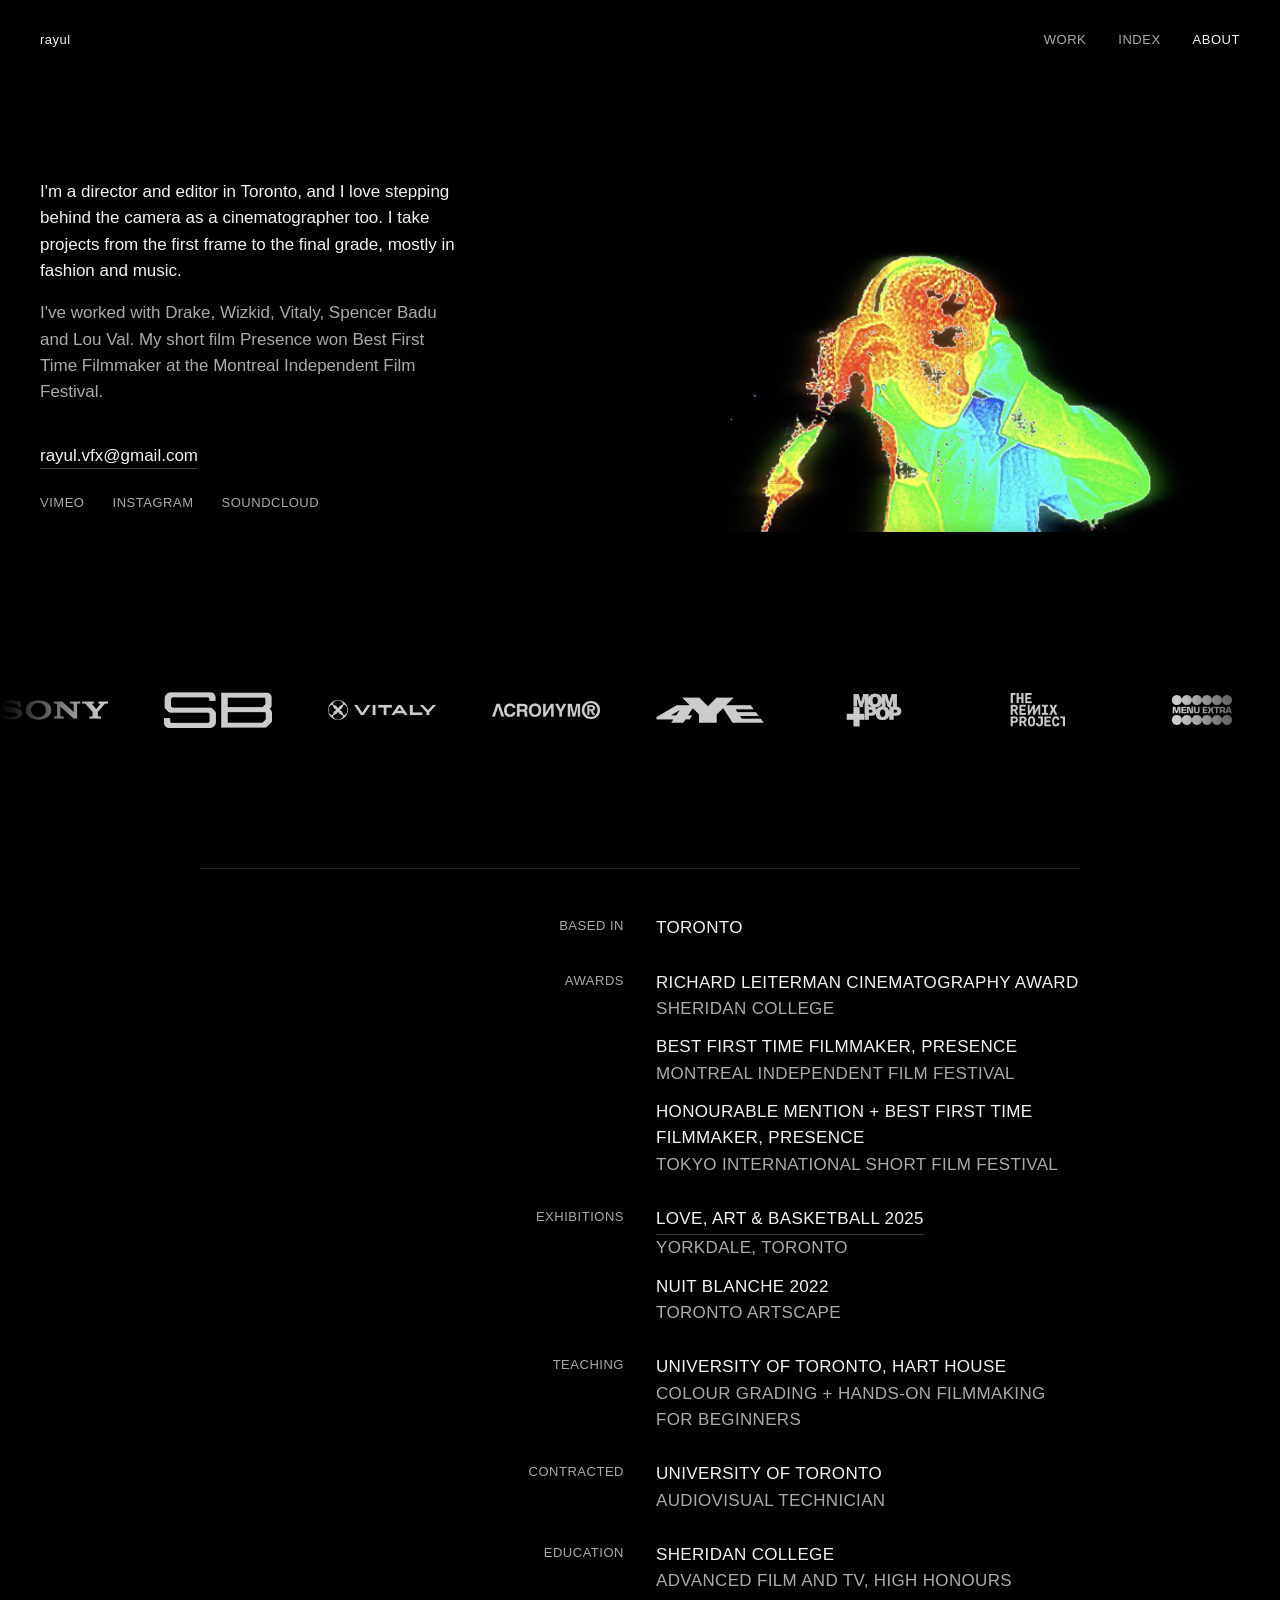
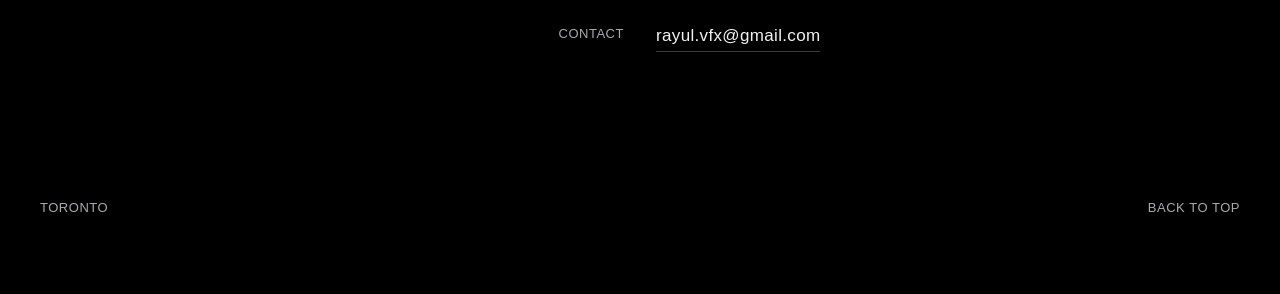
==== commit 8a972e83: "2027 update: black ground, new bio, index hierarchy Pure black background, About bio rewritten and s" ====
--- a/about.html
+++ b/about.html
@@ -4,20 +4,20 @@
 <meta charset="UTF-8">
 <meta name="viewport" content="width=device-width, initial-scale=1.0, viewport-fit=cover">
 <title>about | rayul</title>
-<meta name="description" content="Director and DP based in Toronto. Music videos, fashion films and commercials.">
+<meta name="description" content="Director and editor based in Toronto. Fashion films, music videos and commercials.">
 <link rel="canonical" href="https://rayul.ca/about">
-<meta name="theme-color" content="#0b0b0c">
+<meta name="theme-color" content="#000000">
 <meta property="og:type" content="website">
 <meta property="og:site_name" content="rayul">
 <meta property="og:title" content="about | rayul">
-<meta property="og:description" content="Director and DP based in Toronto. Music videos, fashion films and commercials.">
+<meta property="og:description" content="Director and editor based in Toronto. Fashion films, music videos and commercials.">
 <meta property="og:url" content="https://rayul.ca/about">
 <meta property="og:image" content="https://rayul.ca/assets/og/og-default.jpg">
 <meta property="og:image:width" content="1200">
 <meta property="og:image:height" content="630">
 <meta name="twitter:card" content="summary_large_image">
 <meta name="twitter:title" content="about | rayul">
-<meta name="twitter:description" content="Director and DP based in Toronto. Music videos, fashion films and commercials.">
+<meta name="twitter:description" content="Director and editor based in Toronto. Fashion films, music videos and commercials.">
 <meta name="twitter:image" content="https://rayul.ca/assets/og/og-default.jpg">
 <link rel="icon" type="image/png" href="assets/images/favicon - white.png">
 <link rel="apple-touch-icon" href="assets/images/favicon - white.png">
@@ -25,12 +25,14 @@
 <style>
 .about { padding: 0 var(--pad) 64px; }
 .top { margin-top: 120px; display: grid; grid-template-columns: repeat(12, minmax(0, 1fr)); column-gap: 24px; align-items: end; }
-.intro { grid-column: 1 / span 5; display: flex; flex-direction: column; gap: 48px; padding-bottom: 8px; }
-.bio { margin: 0; font-size: 28px; line-height: 1.3; letter-spacing: -0.01em; font-weight: 400; }
-.contact { display: flex; flex-direction: column; gap: 20px; }
-.ul { border-bottom: 1px solid #4a4b4f; padding-bottom: 2px; align-self: flex-start; }
+.intro { grid-column: 1 / span 5; display: flex; flex-direction: column; gap: 40px; padding-bottom: 8px; }
+.bio { display: flex; flex-direction: column; gap: 16px; max-width: 420px; font-size: 17px; line-height: 1.55; }
+.bio p { margin: 0; }
+.bio .bio-2 { color: var(--quiet); }
+.contact { display: flex; flex-direction: column; gap: 12px; }
+.ul { border-bottom: 1px solid #3a3a3d; padding-bottom: 2px; align-self: flex-start; }
 .ul:hover { border-color: #fff; }
-.email { font-size: 28px; letter-spacing: -0.01em; }
+.email { font-size: 17px; }
 .socials { display: flex; gap: 28px; color: var(--quiet); }
 .socials a { padding: 12px 0; }
 .portrait { grid-column: 7 / span 6; }
@@ -51,9 +53,9 @@
   .top { margin-top: 32px; display: flex; flex-direction: column-reverse; align-items: stretch; gap: 40px; }
   .portrait { margin: 0 calc(-1 * var(--pad)); }
   .intro { gap: 36px; padding: 0; }
-  .bio { font-size: 21px; line-height: 1.35; }
-  .contact { gap: 8px; }
-  .email { font-size: 21px; padding-top: 10px; }
+  .bio { font-size: 15px; gap: 14px; max-width: none; }
+  .contact { gap: 4px; }
+  .email { font-size: 15px; padding-top: 10px; }
   .socials { gap: 22px; }
   .socials a { padding: 14px 0; }
   .about .mq { margin-top: 72px; --mq-h: 26px; --mq-gap: 36px; --mq-dur: 48s; }
@@ -84,7 +86,10 @@
   <h1 class="sr-only">About rayul</h1>
   <section class="top">
     <div class="intro">
-      <p class="bio">i am a visual artist who plays many different roles, focusing on direction and cinematography. i aim to create projects that worlds can be imagined from. through my visual practice i hope to learn, teach and grow my arsenal of creative tools.</p>
+      <div class="bio">
+        <p>I'm a director and editor in Toronto, and I love stepping behind the camera as a cinematographer too. I take projects from the first frame to the final grade, mostly in fashion and music.</p>
+        <p class="bio-2">I've worked with Drake, Wizkid, Vitaly, Spencer Badu and Lou Val. My short film Presence won Best First Time Filmmaker at the Montreal Independent Film Festival.</p>
+      </div>
       <div class="contact">
         <a href="mailto:rayul.vfx@gmail.com" class="ul email">rayul.vfx@gmail.com</a>
         <div class="socials small">
--- a/assets/site.css
+++ b/assets/site.css
@@ -3,16 +3,17 @@
    One typeface, one ground, credits over chrome.
    ============================================================ */
 :root {
-  --ground: #0b0b0c;
+  --ground: #000;
   --ink: #f2f2f0;
   --ink-2: #d6d7d9;
   --quiet: #a9aaad;
   --dim: #6b6c70;
-  --line: #26272a;
-  --line-2: #1d1e21;
+  --line: #222224;
+  --line-2: #18181a;
   --font: 'Helvetica Neue', Helvetica, Arial, sans-serif;
   --pad: 40px;
   --small: 13px;
+  --role: #c4140a;
 }
 @media (max-width: 700px) {
   :root { --pad: 20px; --small: 12px; }
@@ -71,7 +72,7 @@
 /* ---------- player overlay ---------- */
 .player {
   position: fixed; inset: 0; z-index: 50;
-  background: #070708;
+  background: #000;
   display: none;
   font-size: var(--small); letter-spacing: 0.04em;
 }
